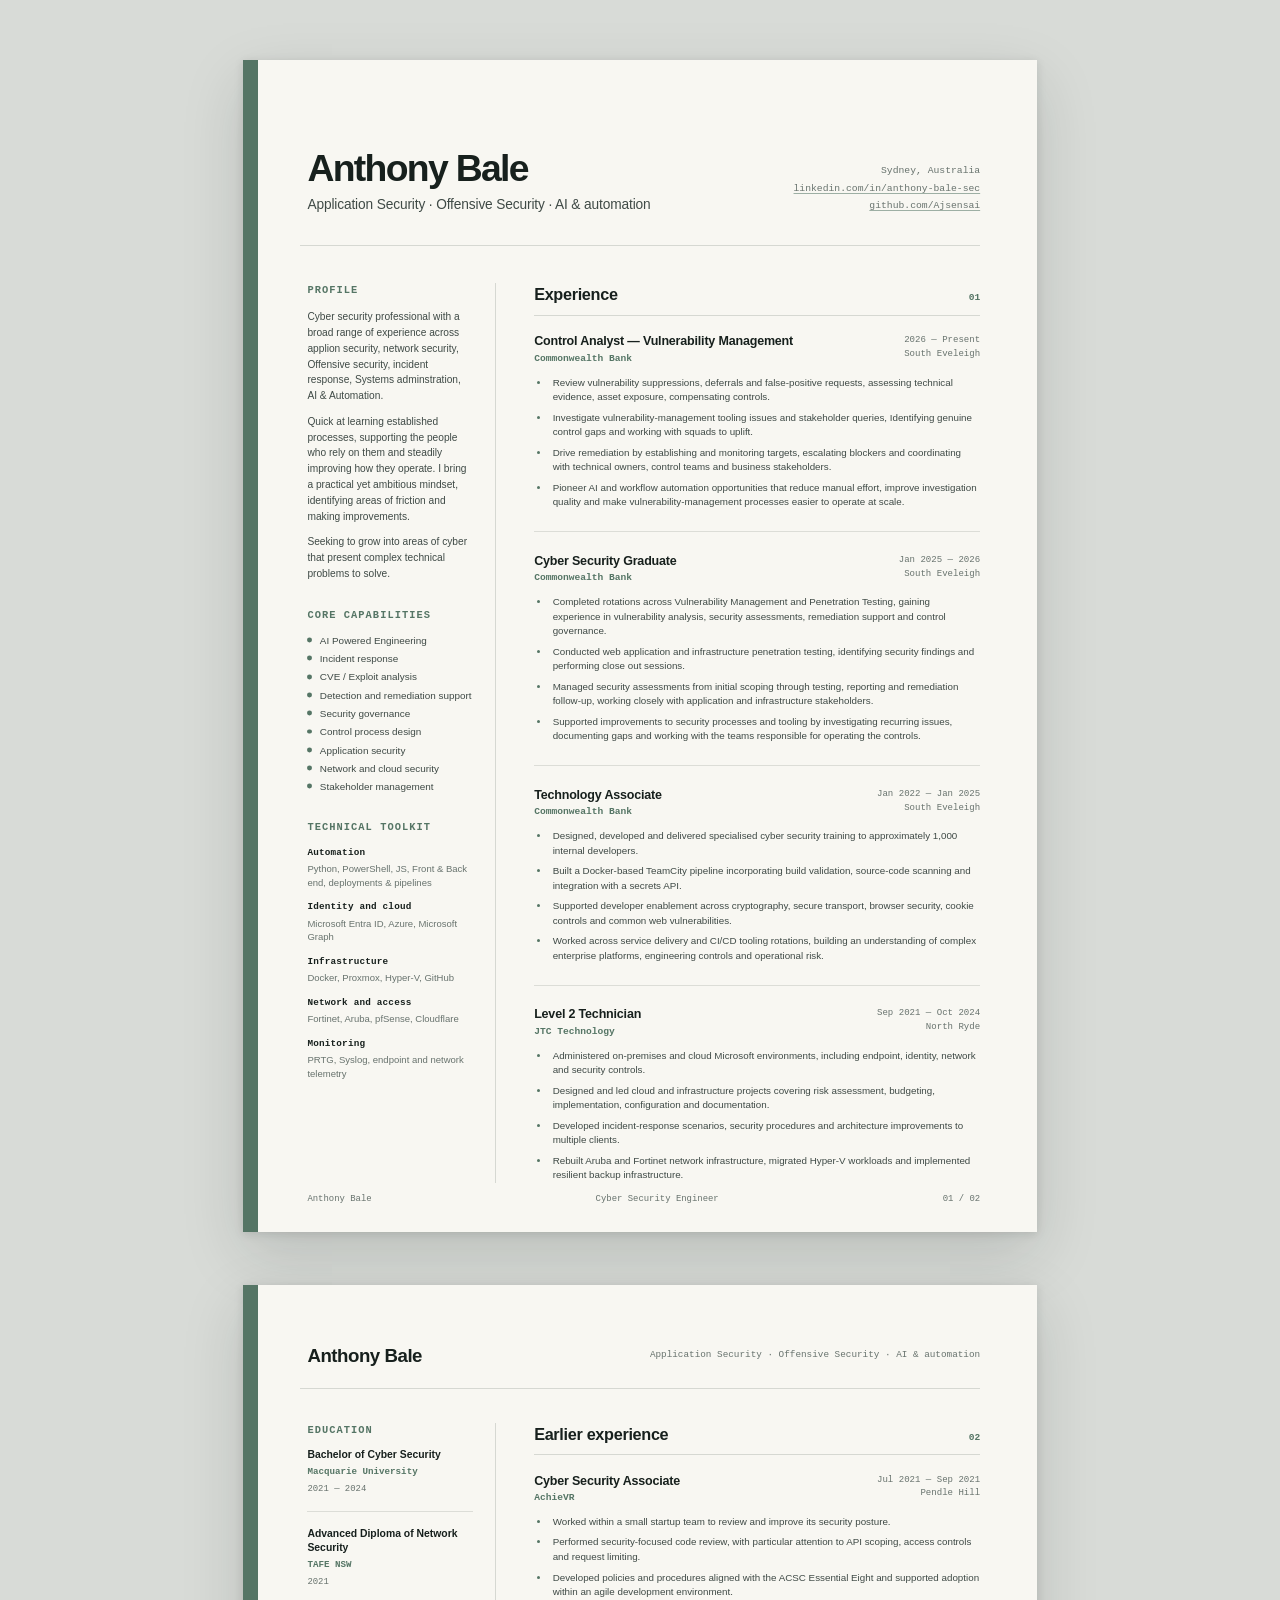
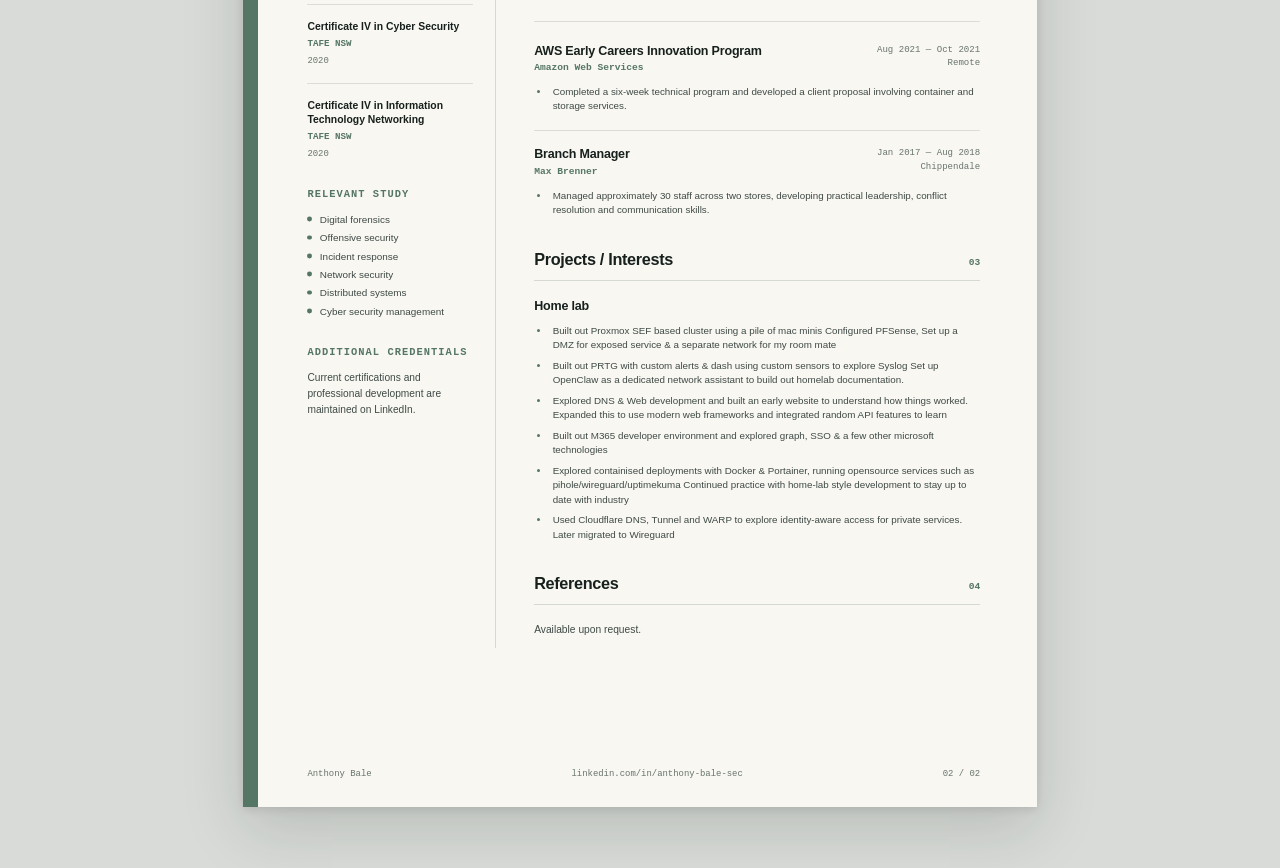
==== index.html @ 199931f5 "change template and using standard index.html" ====
<!doctype html>
<html lang="en">
  <head>
    <meta charset="utf-8" />
    <meta name="viewport" content="width=device-width, initial-scale=1" />

    <title>Anthony Bale — Cyber Security Engineer</title>
    <meta
      name="description"
      content="Cyber security engineer experienced in threat investigation, incident response, detection support, security governance and automation."
    />

    <link rel="stylesheet" href="style.css" />
  </head>

  <body>
    <main class="resume" aria-label="Anthony Bale résumé">
      <section class="page page--one" aria-labelledby="resume-title">
        <header class="masthead">
          <div>
            <h1 id="resume-title">Anthony Bale</h1>
            <p class="headline">
              Application Security · Offensive Security · AI & automation
            </p>
          </div>

          <div class="masthead__meta">
            <span>Sydney, Australia</span>
            <a href="https://www.linkedin.com/in/anthony-bale-sec">
              linkedin.com/in/anthony-bale-sec
            </a>
            <a href="https://github.com/Ajsensai">
              github.com/Ajsensai
            </a>
          </div>
        </header>

        <div class="layout">
          <aside class="sidebar" aria-label="Professional summary and skills">
            <section class="sidebar-section">
              <h2>Profile</h2>
              <p>
                Cyber security professional with a broad range of experience across applion security, network security,
                Offensive security, incident response, Systems adminstration, AI & Automation.
              </p>
              <p>
                Quick at learning established processes, supporting the people who rely on them and steadily
                improving how they operate. I bring a practical yet ambitious mindset, identifying areas of friction and making improvements.
              </p>
              <p>
                Seeking to grow into areas of cyber that present complex technical problems to solve.
              </p>
            </section>

            <section class="sidebar-section">
              <h2>Core capabilities</h2>
              <ul class="compact-list">
                <li>AI Powered Engineering</li>
                <li>Incident response</li>
                <li>CVE / Exploit analysis</li>
                <li>Detection and remediation support</li>
                <li>Security governance</li>
                <li>Control process design</li>
                <li>Application security</li>
                <li>Network and cloud security</li>
                <li>Stakeholder management</li>
              </ul>
            </section>

            <section class="sidebar-section">
              <h2>Technical toolkit</h2>
              <dl class="tool-list">
                <div>
                  <dt>Automation</dt>
                  <dd>Python, PowerShell, JS, Front & Back end, deployments & pipelines </dd>
                </div>
                <div>
                  <dt>Identity and cloud</dt>
                  <dd>Microsoft Entra ID, Azure, Microsoft Graph</dd>
                </div>
                <div>
                  <dt>Infrastructure</dt>
                  <dd>Docker, Proxmox, Hyper-V, GitHub</dd>
                </div>
                <div>
                  <dt>Network and access</dt>
                  <dd>Fortinet, Aruba, pfSense, Cloudflare</dd>
                </div>
                <div>
                  <dt>Monitoring</dt>
                  <dd>PRTG, Syslog, endpoint and network telemetry</dd>
                </div>
              </dl>
            </section>
          </aside>

          <div class="content">
            <section class="resume-section" aria-labelledby="experience-heading">
              <div class="section-heading">
                <h2 id="experience-heading">Experience</h2>
                <span>01</span>
              </div>

            <article class="role">
              <header class="role__header">
                <div>
                  <h3>Control Analyst — Vulnerability Management</h3>
                  <p>Commonwealth Bank</p>
                </div>
                <div class="role__meta">
                  <span>2026 — Present</span>
                  <span>South Eveleigh</span>
                </div>
              </header>

              <ul>
                <li>
                  Review vulnerability suppressions, deferrals and false-positive requests,
                  assessing technical evidence, asset exposure, compensating controls.
                </li>
                <li>
                  Investigate vulnerability-management tooling issues and stakeholder queries,
                  Identifying genuine control gaps and working with squads to uplift.
                </li>
                <li>
                  Drive remediation by establishing and monitoring targets, escalating blockers
                  and coordinating with technical owners, control teams and business stakeholders.
                </li>
                <li>
                  Pioneer AI and workflow automation opportunities that reduce manual effort,
                  improve investigation quality and make vulnerability-management processes
                  easier to operate at scale.
                </li>
              </ul>
            </article>

            <article class="role">
              <header class="role__header">
                <div>
                  <h3>Cyber Security Graduate</h3>
                  <p>Commonwealth Bank</p>
                </div>
                <div class="role__meta">
                  <span>Jan 2025 — 2026</span>
                  <span>South Eveleigh</span>
                </div>
              </header>

              <ul>
                <li>
                  Completed rotations across Vulnerability Management and Penetration Testing,
                  gaining experience in vulnerability analysis, security assessments,
                  remediation support and control governance.
                </li>
                <li>
                  Conducted web application and infrastructure penetration testing, identifying
                  security findings and performing close out sessions.
                </li>
                <li>
                  Managed security assessments from initial scoping through testing, reporting
                  and remediation follow-up, working closely with application and infrastructure
                  stakeholders.
                </li>
                <li>
                  Supported improvements to security processes and tooling by investigating
                  recurring issues, documenting gaps and working with the teams responsible for
                  operating the controls.
                </li>
              </ul>
            </article>

              <article class="role">
                <header class="role__header">
                  <div>
                    <h3>Technology Associate</h3>
                    <p>Commonwealth Bank</p>
                  </div>
                  <div class="role__meta">
                    <span>Jan 2022 — Jan 2025</span>
                    <span>South Eveleigh</span>
                  </div>
                </header>

                <ul>
                  <li>
                    Designed, developed and delivered specialised cyber security
                    training to approximately 1,000 internal developers.
                  </li>
                  <li>
                    Built a Docker-based TeamCity pipeline incorporating build
                    validation, source-code scanning and integration with a secrets
                    API.
                  </li>
                  <li>
                    Supported developer enablement across cryptography, secure
                    transport, browser security, cookie controls and common web
                    vulnerabilities.
                  </li>
                  <li>
                    Worked across service delivery and CI/CD tooling rotations,
                    building an understanding of complex enterprise platforms,
                    engineering controls and operational risk.
                  </li>
                </ul>
              </article>

              <article class="role">
                <header class="role__header">
                  <div>
                    <h3>Level 2 Technician</h3>
                    <p>JTC Technology</p>
                  </div>
                  <div class="role__meta">
                    <span>Sep 2021 — Oct 2024</span>
                    <span>North Ryde</span>
                  </div>
                </header>

                <ul>
                  <li>
                    Administered on-premises and cloud Microsoft environments,
                    including endpoint, identity, network and security controls.
                  </li>
                  <li>
                    Designed and led cloud and infrastructure projects covering risk
                    assessment, budgeting, implementation, configuration and
                    documentation.
                  </li>
                  <li>
                    Developed incident-response scenarios, security procedures and
                    architecture improvements to multiple clients.
                  </li>
                  <li>
                    Rebuilt Aruba and Fortinet network infrastructure, migrated
                    Hyper-V workloads and implemented resilient backup infrastructure.
                  </li>
                </ul>
              </article>
            </section>
          </div>
        </div>

        <footer class="page-footer">
          <span>Anthony Bale</span>
          <span>Cyber Security Engineer</span>
          <span>01 / 02</span>
        </footer>
      </section>

      <section class="page page--two" aria-label="Résumé page two">
        <header class="continuation-header">
          <div>
            <strong>Anthony Bale</strong>
          </div>
          <span>Application Security · Offensive Security · AI & automation</span>
        </header>

        <div class="layout layout--second">
          <aside class="sidebar" aria-label="Education and additional information">
            <section class="sidebar-section">
              <h2>Education</h2>

              <div class="education-entry">
                <h3>Bachelor of Cyber Security</h3>
                <p>Macquarie University</p>
                <span>2021 — 2024</span>
              </div>

              <div class="education-entry">
                <h3>Advanced Diploma of Network Security</h3>
                <p>TAFE NSW</p>
                <span>2021</span>
              </div>

              <div class="education-entry">
                <h3>Certificate IV in Cyber Security</h3>
                <p>TAFE NSW</p>
                <span>2020</span>
              </div>

              <div class="education-entry">
                <h3>Certificate IV in Information Technology Networking</h3>
                <p>TAFE NSW</p>
                <span>2020</span>
              </div>
            </section>

            <section class="sidebar-section">
              <h2>Relevant study</h2>
              <ul class="compact-list">
                <li>Digital forensics</li>
                <li>Offensive security</li>
                <li>Incident response</li>
                <li>Network security</li>
                <li>Distributed systems</li>
                <li>Cyber security management</li>
              </ul>
            </section>

            <section class="sidebar-section">
              <h2>Additional credentials</h2>
              <p>
                Current certifications and professional development are maintained
                on LinkedIn.
              </p>
            </section>
          </aside>

          <div class="content">
            <section class="resume-section" aria-labelledby="earlier-experience-heading">
              <div class="section-heading">
                <h2 id="earlier-experience-heading">Earlier experience</h2>
                <span>02</span>
              </div>

              <article class="role">
                <header class="role__header">
                  <div>
                    <h3>Cyber Security Associate</h3>
                    <p>AchieVR</p>
                  </div>
                  <div class="role__meta">
                    <span>Jul 2021 — Sep 2021</span>
                    <span>Pendle Hill</span>
                  </div>
                </header>

                <ul>
                  <li>
                    Worked within a small startup team to review and improve its
                    security posture.
                  </li>
                  <li>
                    Performed security-focused code review, with particular attention
                    to API scoping, access controls and request limiting.
                  </li>
                  <li>
                    Developed policies and procedures aligned with the ACSC Essential
                    Eight and supported adoption within an agile development
                    environment.
                  </li>
                </ul>
              </article>

              <article class="role role--compact">
                <header class="role__header">
                  <div>
                    <h3>AWS Early Careers Innovation Program</h3>
                    <p>Amazon Web Services</p>
                  </div>
                  <div class="role__meta">
                    <span>Aug 2021 — Oct 2021</span>
                    <span>Remote</span>
                  </div>
                </header>

                <ul>
                  <li>
                    Completed a six-week technical program and developed a client
                    proposal involving container and storage services.
                  </li>
                </ul>
              </article>

              <article class="role role--compact">
                <header class="role__header">
                  <div>
                    <h3>Branch Manager</h3>
                    <p>Max Brenner</p>
                  </div>
                  <div class="role__meta">
                    <span>Jan 2017 — Aug 2018</span>
                    <span>Chippendale</span>
                  </div>
                </header>

                <ul>
                  <li>
                    Managed approximately 30 staff across two stores, developing
                    practical leadership, conflict resolution and communication
                    skills.
                  </li>
                </ul>
              </article>
            </section>

            <section class="resume-section" aria-labelledby="projects-heading">
              <div class="section-heading">
                <h2 id="projects-heading">Projects / Interests</h2>
                <span>03</span>
              </div>

              <article class="project">
                <header>
                  <h3>Home lab</h3>
                </header>
                <ul>
                  <li>
                    Built out Proxmox SEF based cluster using a pile of mac minis
                    Configured PFSense, Set up a DMZ for exposed service & a separate network for my room mate
                  </li>
                  <li>
                    Built out PRTG with custom alerts & dash using custom sensors to explore Syslog
                    Set up OpenClaw as a dedicated network assistant to build out homelab documentation.
                  </li>
                  <li>
                    Explored DNS & Web development and built an early website to understand how things worked.
                    Expanded this to use modern web frameworks and integrated random API features to learn
                  </li>
                  <li>
                    Built out M365 developer environment and explored graph, SSO & a few other microsoft technologies
                  </li>
                  <li>
                    Explored containised deployments with Docker & Portainer, running opensource services such as pihole/wireguard/uptimekuma
                    Continued practice with home-lab style development to stay up to date with industry
                  </li>
                  <li>
                    Used Cloudflare DNS, Tunnel and WARP to explore identity-aware
                    access for private services. Later migrated to Wireguard
                  </li>
                </ul>
              </article>
            </section>

            <section class="resume-section closing-section" aria-labelledby="references-heading">
              <div class="section-heading">
                <h2 id="references-heading">References</h2>
                <span>04</span>
              </div>
              <p>Available upon request.</p>
            </section>
          </div>
        </div>

        <footer class="page-footer">
          <span>Anthony Bale</span>
          <span>linkedin.com/in/anthony-bale-sec</span>
          <span>02 / 02</span>
        </footer>
      </section>
    </main>
  </body>
</html>
---- style.css ----
@page {
  size: A4 portrait;
  margin: 0;
}

:root {
  --page-width: 210mm;
  --page-height: 297mm;

  --ink: #17201d;
  --ink-soft: #3f4a46;
  --muted: #68736e;
  --paper: #f8f7f2;
  --paper-deep: #efeee8;
  --line: #d6d8d2;
  --accent: #557565;
  --accent-soft: #dfe8e1;

  --sans: Inter, "Segoe UI", Roboto, Helvetica, Arial, sans-serif;
  --mono: "SFMono-Regular", Consolas, "Liberation Mono", Menlo, monospace;
}

* {
  box-sizing: border-box;
}

html {
  background: #d8dbd7;
  color: var(--ink);
  font-family: var(--sans);
  font-size: 10px;
  line-height: 1.45;
  text-rendering: optimizeLegibility;
  -webkit-font-smoothing: antialiased;
}

body {
  margin: 0;
  min-width: var(--page-width);
  background: #d8dbd7;
}

a {
  color: inherit;
  text-decoration-color: rgba(85, 117, 101, 0.55);
  text-decoration-thickness: 0.08em;
  text-underline-offset: 0.18em;
}

a:hover {
  color: var(--accent);
}

.resume {
  width: var(--page-width);
  margin: 16mm auto;
}

.page {
  position: relative;
  width: var(--page-width);
  min-height: var(--page-height);
  padding: 15mm 15mm 13mm;
  overflow: hidden;
  background: var(--paper);
  box-shadow:
    0 22px 58px rgba(18, 28, 24, 0.15),
    0 2px 9px rgba(18, 28, 24, 0.12);
}

.page + .page {
  margin-top: 14mm;
}

.page::before {
  position: absolute;
  inset: 0 auto 0 0;
  width: 4mm;
  background: var(--accent);
  content: "";
}

.masthead {
  display: flex;
  align-items: flex-end;
  justify-content: space-between;
  gap: 12mm;
  min-height: 34mm;
  margin-bottom: 10mm;
  padding: 0 0 8mm 2mm;
  border-bottom: 1px solid var(--line);
}

.eyebrow {
  margin: 0 0 2.5mm;
  color: var(--accent);
  font-family: var(--mono);
  font-size: 8.2pt;
  font-weight: 700;
  letter-spacing: 0.12em;
  text-transform: uppercase;
}

h1,
h2,
h3,
p {
  margin-top: 0;
}

h1 {
  margin-bottom: 1.8mm;
  font-size: 28pt;
  font-weight: 680;
  letter-spacing: -0.045em;
  line-height: 1;
}

.headline {
  margin: 0;
  color: var(--ink-soft);
  font-size: 10.3pt;
  font-weight: 520;
  letter-spacing: -0.01em;
}

.masthead__meta {
  display: grid;
  gap: 1.15mm;
  min-width: 58mm;
  padding-bottom: 0.6mm;
  color: var(--muted);
  font-family: var(--mono);
  font-size: 7.3pt;
  line-height: 1.35;
  text-align: right;
}

.layout {
  display: grid;
  grid-template-columns: 50mm minmax(0, 1fr);
  gap: 10mm;
  padding-left: 2mm;
}

.sidebar {
  padding: 0 6mm 0 0;
  border-right: 1px solid var(--line);
}

.sidebar-section + .sidebar-section {
  margin-top: 7mm;
}

.sidebar h2 {
  margin-bottom: 2.8mm;
  color: var(--accent);
  font-family: var(--mono);
  font-size: 7.8pt;
  font-weight: 700;
  letter-spacing: 0.1em;
  text-transform: uppercase;
}

.sidebar p {
  margin-bottom: 2.6mm;
  color: var(--ink-soft);
  font-size: 7.65pt;
  line-height: 1.55;
}

.compact-list {
  display: grid;
  gap: 1.3mm;
  margin: 0;
  padding: 0;
  list-style: none;
}

.compact-list li {
  position: relative;
  padding-left: 3.3mm;
  color: var(--ink-soft);
  font-size: 7.45pt;
  line-height: 1.35;
}

.compact-list li::before {
  position: absolute;
  left: 0;
  top: 0.62em;
  width: 1.3mm;
  height: 1.3mm;
  border-radius: 50%;
  background: var(--accent);
  content: "";
  transform: translateY(-50%);
}

.tool-list {
  display: grid;
  gap: 3mm;
  margin: 0;
}

.tool-list div {
  break-inside: avoid;
}

.tool-list dt {
  margin-bottom: 0.7mm;
  color: var(--ink);
  font-family: var(--mono);
  font-size: 7pt;
  font-weight: 700;
  letter-spacing: 0.02em;
}

.tool-list dd {
  margin: 0;
  color: var(--muted);
  font-size: 7.15pt;
  line-height: 1.42;
}

.content {
  min-width: 0;
}

.resume-section + .resume-section {
  margin-top: 8mm;
}

.section-heading {
  display: flex;
  align-items: baseline;
  justify-content: space-between;
  margin-bottom: 4.8mm;
  padding-bottom: 2.2mm;
  border-bottom: 1px solid var(--line);
}

.section-heading h2 {
  margin: 0;
  font-size: 12.2pt;
  font-weight: 700;
  letter-spacing: -0.02em;
}

.section-heading span {
  color: var(--accent);
  font-family: var(--mono);
  font-size: 7.2pt;
  font-weight: 700;
}

.role,
.project {
  break-inside: avoid;
}

.role + .role,
.project + .project {
  margin-top: 5.7mm;
  padding-top: 5.7mm;
  border-top: 1px solid rgba(214, 216, 210, 0.82);
}

.role__header {
  display: flex;
  align-items: flex-start;
  justify-content: space-between;
  gap: 8mm;
  margin-bottom: 2.7mm;
}

.role__header h3,
.project h3 {
  margin: 0 0 0.6mm;
  font-size: 9.4pt;
  font-weight: 720;
  letter-spacing: -0.015em;
  line-height: 1.2;
}

.role__header p {
  margin: 0;
  color: var(--accent);
  font-family: var(--mono);
  font-size: 7.2pt;
  font-weight: 700;
}

.role__meta {
  display: grid;
  gap: 0.4mm;
  flex: 0 0 auto;
  color: var(--muted);
  font-family: var(--mono);
  font-size: 6.8pt;
  line-height: 1.35;
  text-align: right;
}

.role ul,
.project ul {
  display: grid;
  gap: 1.6mm;
  margin: 0;
  padding-left: 4.2mm;
}

.role li,
.project li {
  padding-left: 0.7mm;
  color: var(--ink-soft);
  font-size: 7.35pt;
  line-height: 1.48;
}

.role li::marker,
.project li::marker {
  color: var(--accent);
}

.role--compact + .role--compact {
  margin-top: 4.3mm;
  padding-top: 4.3mm;
}

.project header {
  margin-bottom: 2.5mm;
}

.project header span {
  color: var(--muted);
  font-family: var(--mono);
  font-size: 6.85pt;
  line-height: 1.35;
}

.page-footer {
  position: absolute;
  right: 15mm;
  bottom: 7mm;
  left: 17mm;
  display: flex;
  justify-content: space-between;
  gap: 5mm;
  color: var(--muted);
  font-family: var(--mono);
  font-size: 6.7pt;
}

.continuation-header {
  display: flex;
  align-items: center;
  justify-content: space-between;
  gap: 10mm;
  margin-bottom: 9mm;
  padding: 0 0 5mm 2mm;
  border-bottom: 1px solid var(--line);
  color: var(--muted);
  font-family: var(--mono);
  font-size: 7pt;
}

.continuation-header div {
  display: flex;
  align-items: baseline;
  gap: 3mm;
}

.continuation-header strong {
  color: var(--ink);
  font-family: var(--sans);
  font-size: 14pt;
  letter-spacing: -0.025em;
}

.layout--second {
  grid-template-columns: 50mm minmax(0, 1fr);
}

.education-entry + .education-entry {
  margin-top: 4mm;
  padding-top: 4mm;
  border-top: 1px solid rgba(214, 216, 210, 0.82);
}

.education-entry h3 {
  margin-bottom: 0.7mm;
  font-size: 7.8pt;
  line-height: 1.35;
}

.education-entry p {
  margin-bottom: 0.5mm;
  color: var(--accent);
  font-family: var(--mono);
  font-size: 6.9pt;
  font-weight: 700;
}

.education-entry span {
  color: var(--muted);
  font-family: var(--mono);
  font-size: 6.7pt;
}

.closing-section p {
  color: var(--ink-soft);
  font-size: 7.7pt;
}

@media screen and (max-width: 900px) {
  html,
  body {
    min-width: 0;
  }

  .resume {
    width: 100%;
    margin: 0;
  }

  .page {
    width: 100%;
    min-height: auto;
    padding: 28px 24px 52px 30px;
    box-shadow: none;
  }

  .page + .page {
    margin-top: 18px;
  }

  .masthead,
  .continuation-header {
    align-items: flex-start;
    flex-direction: column;
  }

  .masthead__meta {
    min-width: 0;
    text-align: left;
  }

  .layout,
  .layout--second {
    grid-template-columns: 1fr;
  }

  .sidebar {
    padding-right: 0;
    padding-bottom: 8mm;
    border-right: 0;
    border-bottom: 1px solid var(--line);
  }

  .role__header {
    flex-direction: column;
    gap: 1.5mm;
  }

  .role__meta {
    text-align: left;
  }
}

@media print {
  html,
  body {
    background: white;
  }

  body {
    min-width: var(--page-width);
  }

  .resume {
    margin: 0;
  }

  .page {
    min-height: var(--page-height);
    box-shadow: none;
    page-break-after: always;
  }

  .page:last-child {
    page-break-after: auto;
  }

  a {
    text-decoration: none;
  }
}
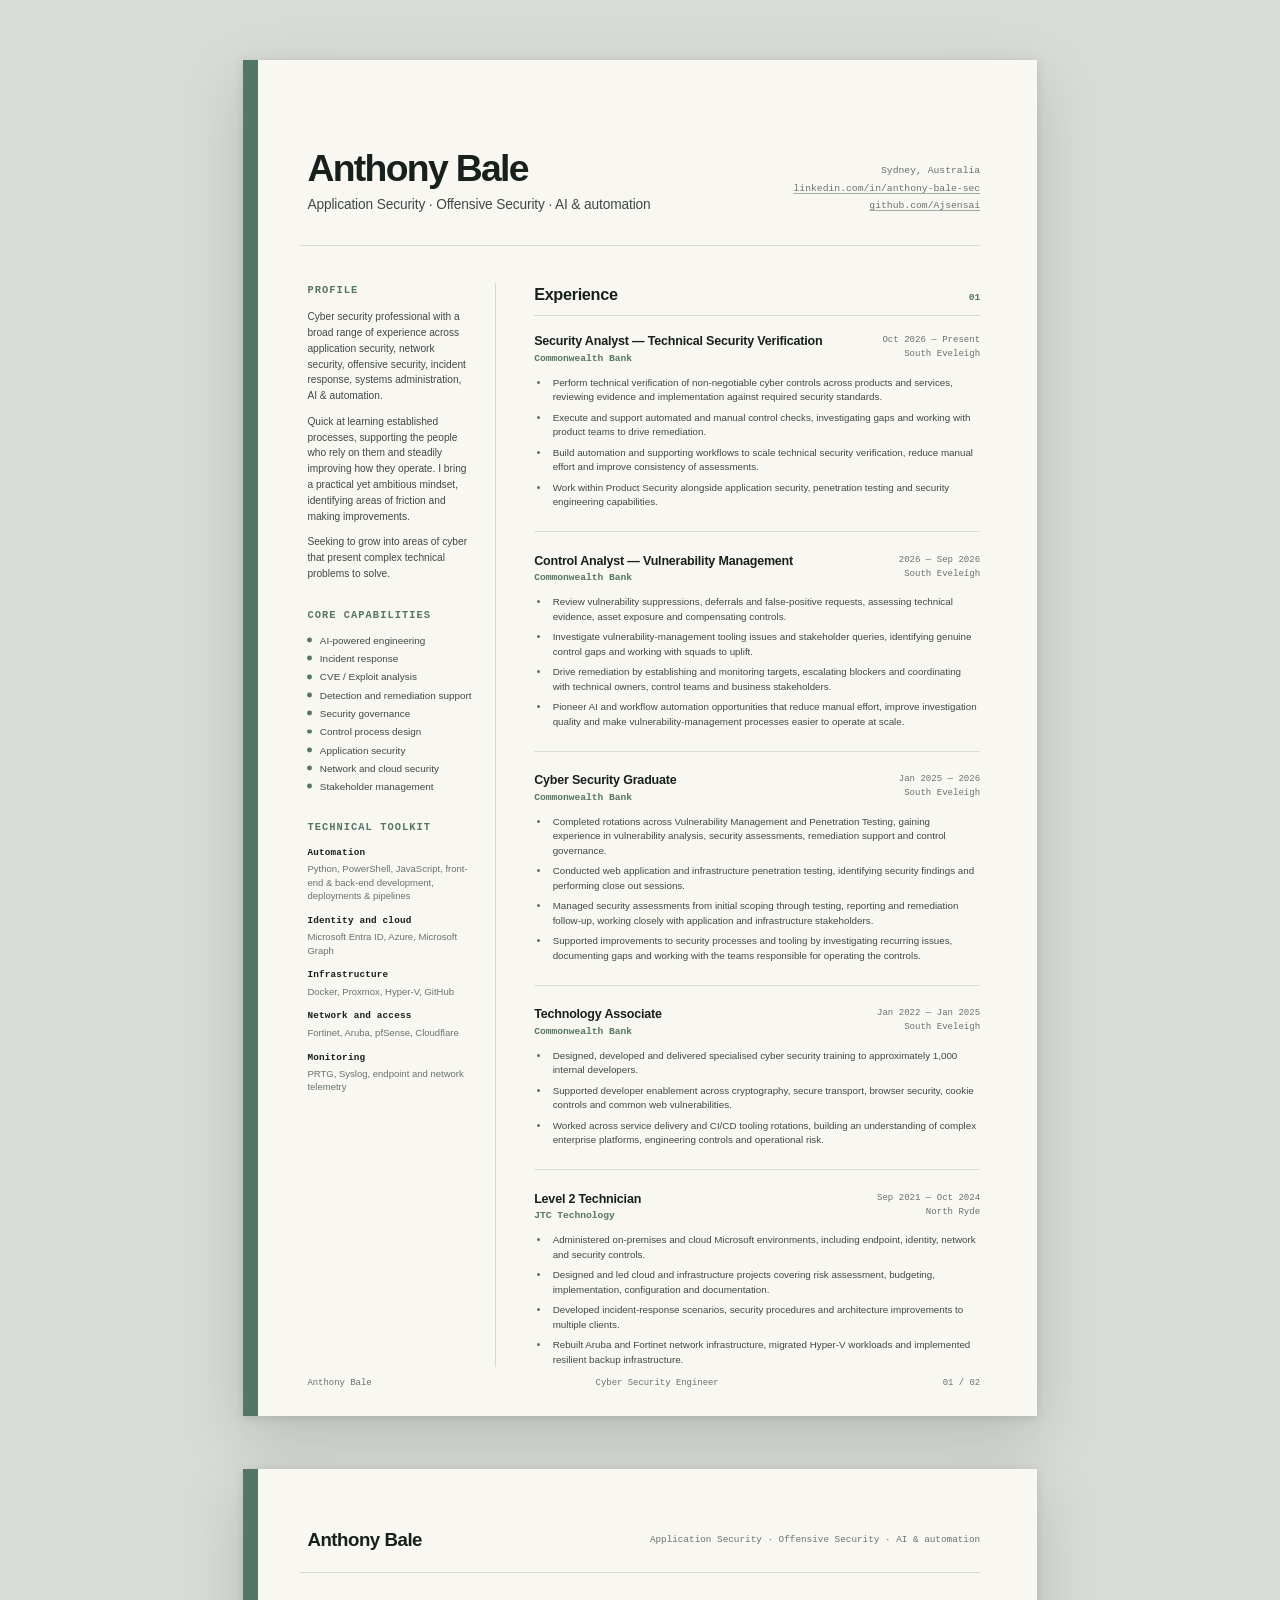
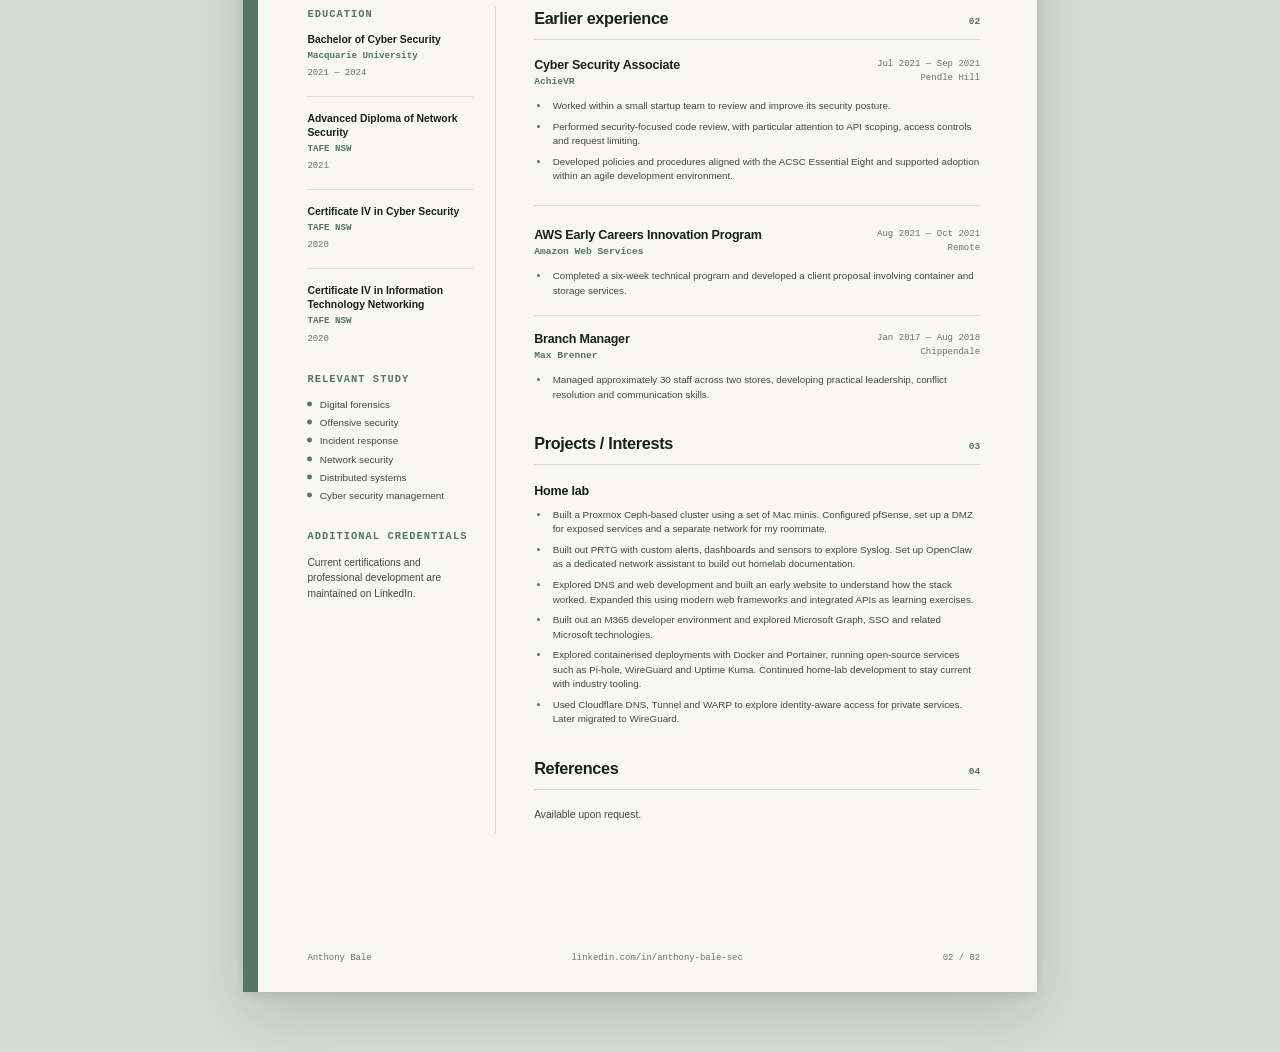
==== commit 28b30b1e: "Generate index from resume template" ====
--- a/index.html
+++ b/index.html
@@ -16,7 +16,7 @@
   <body>
     <main class="resume" aria-label="Anthony Bale résumé">
       <section class="page page--one" aria-labelledby="resume-title">
-        <header class="masthead">
+<header class="masthead">
           <div>
             <h1 id="resume-title">Anthony Bale</h1>
             <p class="headline">
@@ -36,12 +36,12 @@
         </header>
 
         <div class="layout">
-          <aside class="sidebar" aria-label="Professional summary and skills">
+<aside class="sidebar" aria-label="Professional summary and skills">
             <section class="sidebar-section">
               <h2>Profile</h2>
               <p>
-                Cyber security professional with a broad range of experience across applion security, network security,
-                Offensive security, incident response, Systems adminstration, AI & Automation.
+                Cyber security professional with a broad range of experience across application security, network security,
+                offensive security, incident response, systems administration, AI & automation.
               </p>
               <p>
                 Quick at learning established processes, supporting the people who rely on them and steadily
@@ -55,7 +55,7 @@
             <section class="sidebar-section">
               <h2>Core capabilities</h2>
               <ul class="compact-list">
-                <li>AI Powered Engineering</li>
+                <li>AI-powered engineering</li>
                 <li>Incident response</li>
                 <li>CVE / Exploit analysis</li>
                 <li>Detection and remediation support</li>
@@ -72,7 +72,7 @@
               <dl class="tool-list">
                 <div>
                   <dt>Automation</dt>
-                  <dd>Python, PowerShell, JS, Front & Back end, deployments & pipelines </dd>
+                  <dd>Python, PowerShell, JavaScript, front-end & back-end development, deployments & pipelines</dd>
                 </div>
                 <div>
                   <dt>Identity and cloud</dt>
@@ -95,7 +95,7 @@
           </aside>
 
           <div class="content">
-            <section class="resume-section" aria-labelledby="experience-heading">
+<section class="resume-section" aria-labelledby="experience-heading">
               <div class="section-heading">
                 <h2 id="experience-heading">Experience</h2>
                 <span>01</span>
@@ -104,11 +104,44 @@
             <article class="role">
               <header class="role__header">
                 <div>
+                  <h3>Security Analyst — Technical Security Verification</h3>
+                  <p>Commonwealth Bank</p>
+                </div>
+                <div class="role__meta">
+                  <span>Oct 2026 — Present</span>
+                  <span>South Eveleigh</span>
+                </div>
+              </header>
+
+              <ul>
+                <li>
+                  Perform technical verification of non-negotiable cyber controls across
+                  products and services, reviewing evidence and implementation against
+                  required security standards.
+                </li>
+                <li>
+                  Execute and support automated and manual control checks, investigating
+                  gaps and working with product teams to drive remediation.
+                </li>
+                <li>
+                  Build automation and supporting workflows to scale technical security
+                  verification, reduce manual effort and improve consistency of assessments.
+                </li>
+                <li>
+                  Work within Product Security alongside application security, penetration
+                  testing and security engineering capabilities.
+                </li>
+              </ul>
+            </article>
+
+            <article class="role">
+              <header class="role__header">
+                <div>
                   <h3>Control Analyst — Vulnerability Management</h3>
                   <p>Commonwealth Bank</p>
                 </div>
                 <div class="role__meta">
-                  <span>2026 — Present</span>
+                  <span>2026 — Sep 2026</span>
                   <span>South Eveleigh</span>
                 </div>
               </header>
@@ -116,11 +149,11 @@
               <ul>
                 <li>
                   Review vulnerability suppressions, deferrals and false-positive requests,
-                  assessing technical evidence, asset exposure, compensating controls.
+                  assessing technical evidence, asset exposure and compensating controls.
                 </li>
                 <li>
                   Investigate vulnerability-management tooling issues and stakeholder queries,
-                  Identifying genuine control gaps and working with squads to uplift.
+                  identifying genuine control gaps and working with squads to uplift.
                 </li>
                 <li>
                   Drive remediation by establishing and monitoring targets, escalating blockers
@@ -185,11 +218,6 @@
                   <li>
                     Designed, developed and delivered specialised cyber security
                     training to approximately 1,000 internal developers.
-                  </li>
-                  <li>
-                    Built a Docker-based TeamCity pipeline incorporating build
-                    validation, source-code scanning and integration with a secrets
-                    API.
                   </li>
                   <li>
                     Supported developer enablement across cryptography, secure
@@ -248,7 +276,7 @@
       </section>
 
       <section class="page page--two" aria-label="Résumé page two">
-        <header class="continuation-header">
+<header class="continuation-header">
           <div>
             <strong>Anthony Bale</strong>
           </div>
@@ -256,7 +284,7 @@
         </header>
 
         <div class="layout layout--second">
-          <aside class="sidebar" aria-label="Education and additional information">
+<aside class="sidebar" aria-label="Education and additional information">
             <section class="sidebar-section">
               <h2>Education</h2>
 
@@ -307,7 +335,7 @@
           </aside>
 
           <div class="content">
-            <section class="resume-section" aria-labelledby="earlier-experience-heading">
+<section class="resume-section" aria-labelledby="earlier-experience-heading">
               <div class="section-heading">
                 <h2 id="earlier-experience-heading">Earlier experience</h2>
                 <span>02</span>
@@ -384,7 +412,7 @@
               </article>
             </section>
 
-            <section class="resume-section" aria-labelledby="projects-heading">
+<section class="resume-section" aria-labelledby="projects-heading">
               <div class="section-heading">
                 <h2 id="projects-heading">Projects / Interests</h2>
                 <span>03</span>
@@ -396,33 +424,33 @@
                 </header>
                 <ul>
                   <li>
-                    Built out Proxmox SEF based cluster using a pile of mac minis
-                    Configured PFSense, Set up a DMZ for exposed service & a separate network for my room mate
-                  </li>
-                  <li>
-                    Built out PRTG with custom alerts & dash using custom sensors to explore Syslog
+                    Built a Proxmox Ceph-based cluster using a set of Mac minis. Configured pfSense,
+                    set up a DMZ for exposed services and a separate network for my roommate.
+                  </li>
+                  <li>
+                    Built out PRTG with custom alerts, dashboards and sensors to explore Syslog.
                     Set up OpenClaw as a dedicated network assistant to build out homelab documentation.
                   </li>
                   <li>
-                    Explored DNS & Web development and built an early website to understand how things worked.
-                    Expanded this to use modern web frameworks and integrated random API features to learn
-                  </li>
-                  <li>
-                    Built out M365 developer environment and explored graph, SSO & a few other microsoft technologies
-                  </li>
-                  <li>
-                    Explored containised deployments with Docker & Portainer, running opensource services such as pihole/wireguard/uptimekuma
-                    Continued practice with home-lab style development to stay up to date with industry
+                    Explored DNS and web development and built an early website to understand how the stack worked.
+                    Expanded this using modern web frameworks and integrated APIs as learning exercises.
+                  </li>
+                  <li>
+                    Built out an M365 developer environment and explored Microsoft Graph, SSO and related Microsoft technologies.
+                  </li>
+                  <li>
+                    Explored containerised deployments with Docker and Portainer, running open-source services such as
+                    Pi-hole, WireGuard and Uptime Kuma. Continued home-lab development to stay current with industry tooling.
                   </li>
                   <li>
                     Used Cloudflare DNS, Tunnel and WARP to explore identity-aware
-                    access for private services. Later migrated to Wireguard
-                  </li>
-                </ul>
-              </article>
-            </section>
-
-            <section class="resume-section closing-section" aria-labelledby="references-heading">
+                    access for private services. Later migrated to WireGuard.
+                  </li>
+                </ul>
+              </article>
+            </section>
+
+<section class="resume-section closing-section" aria-labelledby="references-heading">
               <div class="section-heading">
                 <h2 id="references-heading">References</h2>
                 <span>04</span>
--- a/style.css
+++ b/style.css
@@ -413,60 +413,6 @@
   font-size: 7.7pt;
 }
 
-@media screen and (max-width: 900px) {
-  html,
-  body {
-    min-width: 0;
-  }
-
-  .resume {
-    width: 100%;
-    margin: 0;
-  }
-
-  .page {
-    width: 100%;
-    min-height: auto;
-    padding: 28px 24px 52px 30px;
-    box-shadow: none;
-  }
-
-  .page + .page {
-    margin-top: 18px;
-  }
-
-  .masthead,
-  .continuation-header {
-    align-items: flex-start;
-    flex-direction: column;
-  }
-
-  .masthead__meta {
-    min-width: 0;
-    text-align: left;
-  }
-
-  .layout,
-  .layout--second {
-    grid-template-columns: 1fr;
-  }
-
-  .sidebar {
-    padding-right: 0;
-    padding-bottom: 8mm;
-    border-right: 0;
-    border-bottom: 1px solid var(--line);
-  }
-
-  .role__header {
-    flex-direction: column;
-    gap: 1.5mm;
-  }
-
-  .role__meta {
-    text-align: left;
-  }
-}
 
 @media print {
   html,
